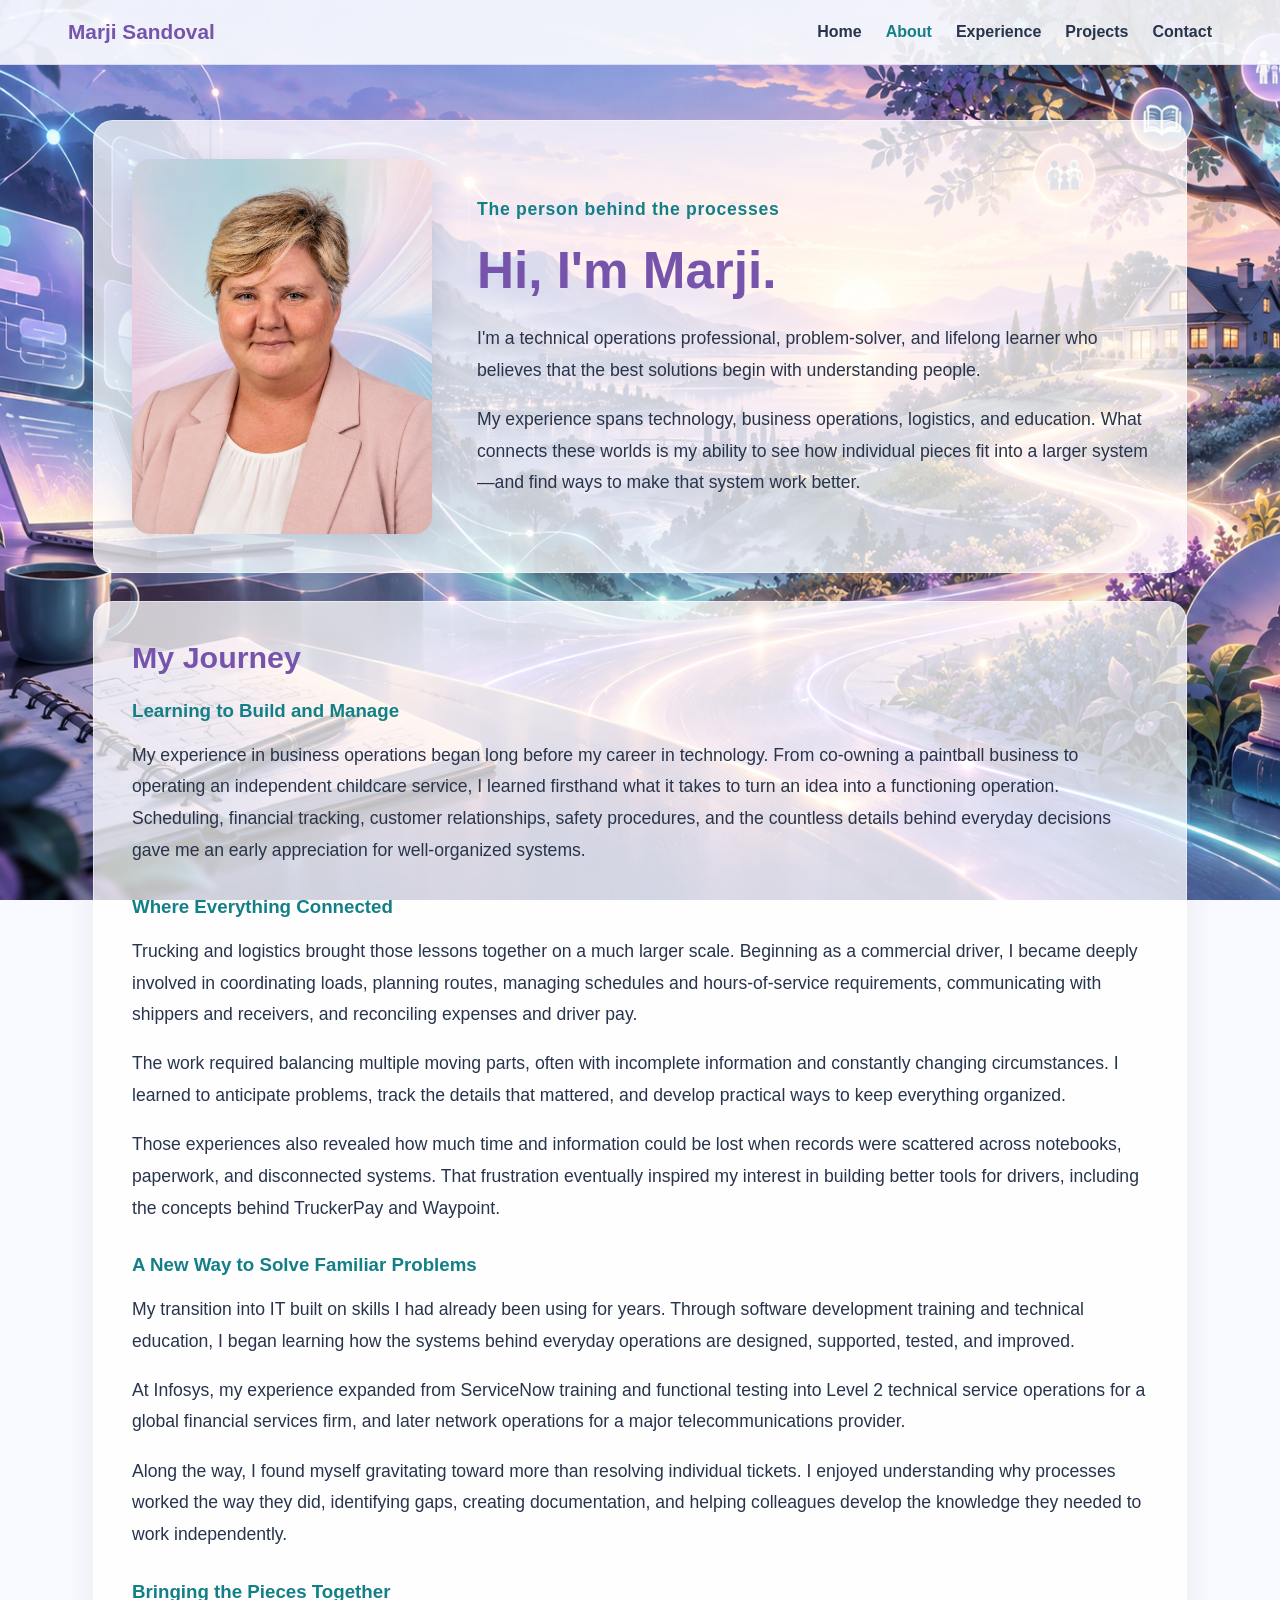
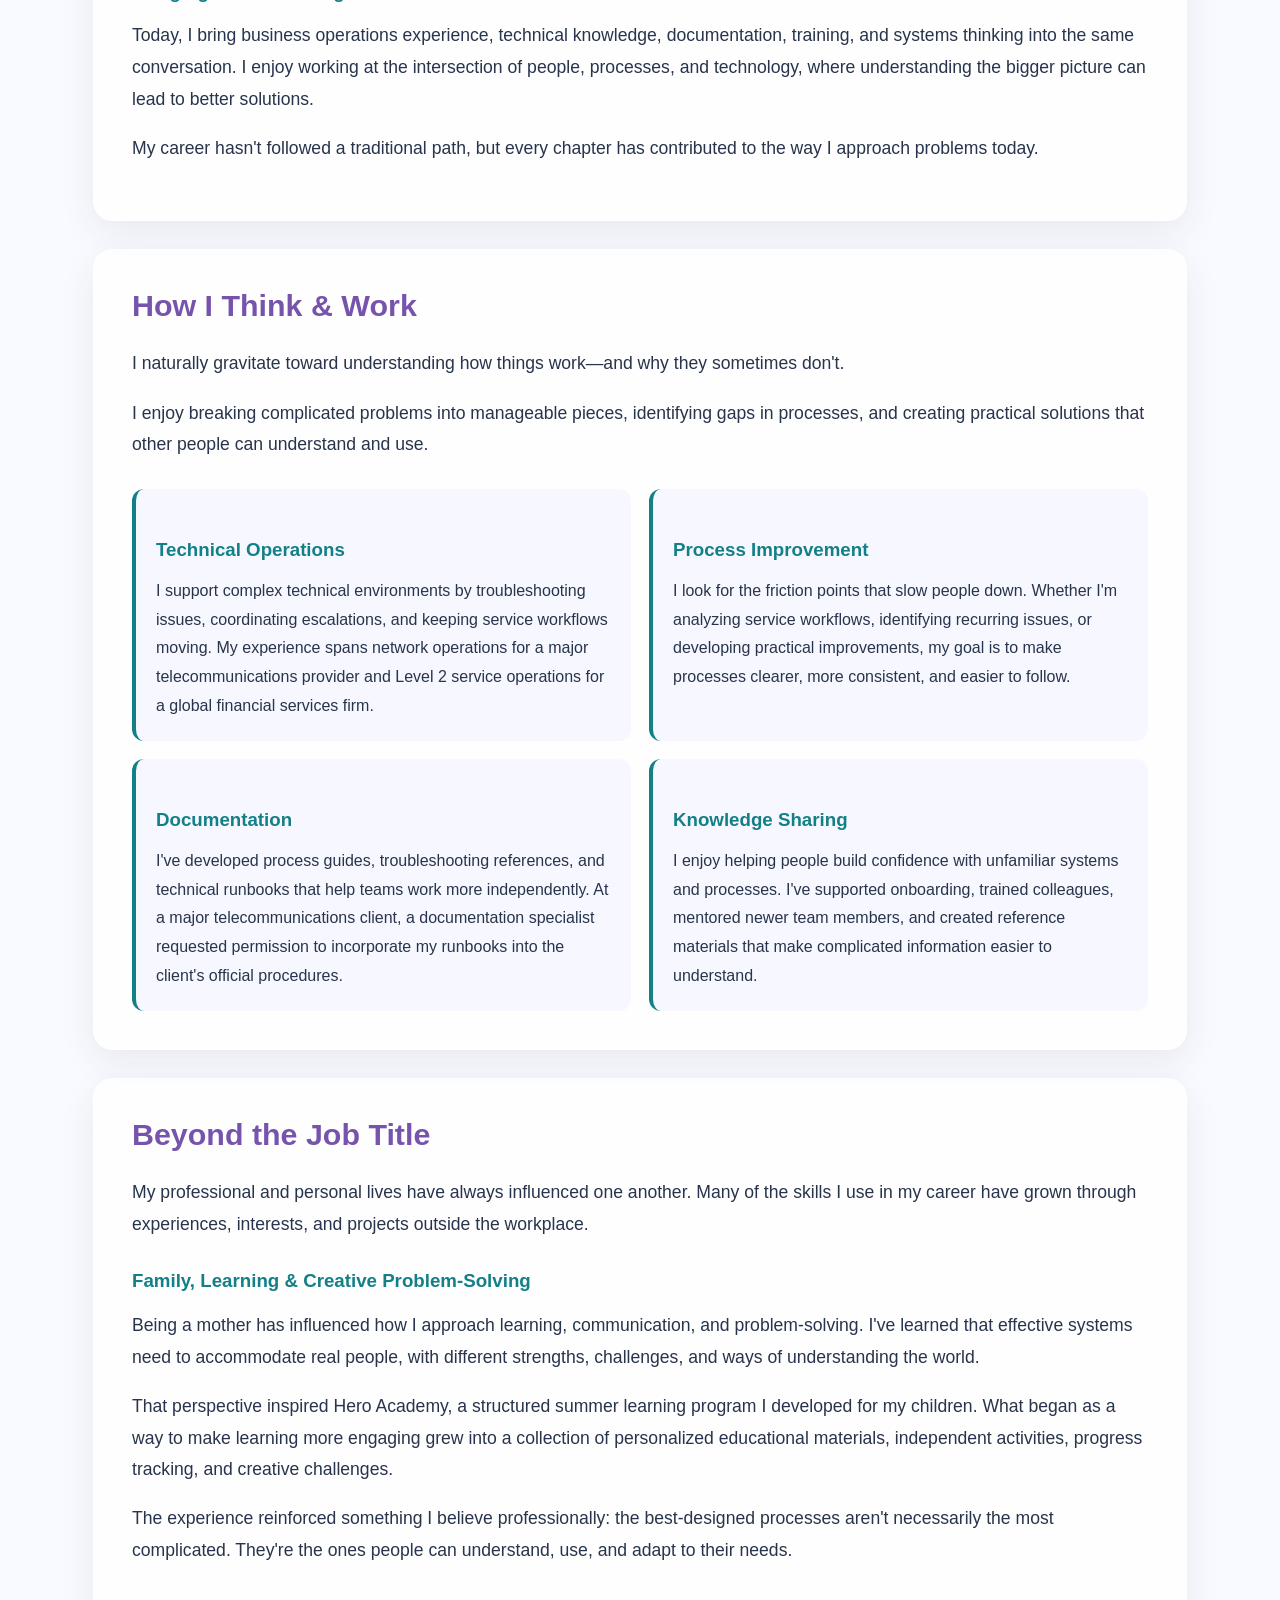
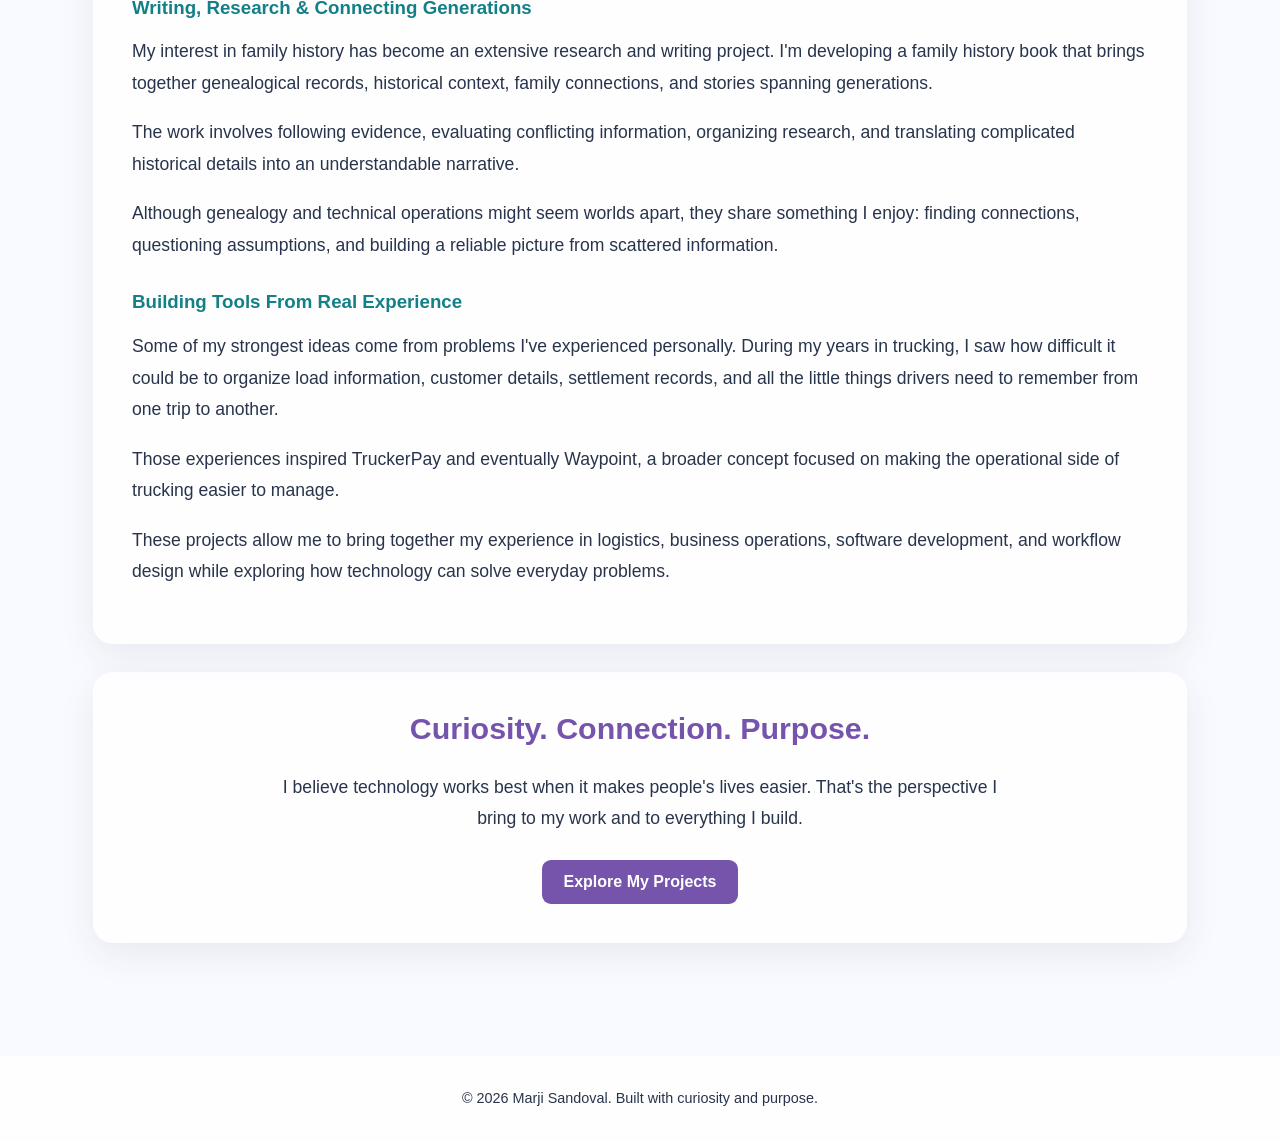
==== about.html @ bb2ebc14 "Build About page with career journey and personal projects  Copy" ====
<!DOCTYPE html>
<html lang="en">
<head>
    <meta charset="UTF-8">
    <meta name="viewport" content="width=device-width, initial-scale=1.0">
    <meta name="description" content="Learn about Marji Sandoval's professional journey, technical operations experience, and approach to problem-solving.">
    <title>About Me | Marji Sandoval</title>
    <link rel="stylesheet" href="css/style.css">
</head>
<body>

    <header class="site-header">
        <nav class="navigation" aria-label="Main navigation">
            <a class="site-logo" href="index.html">Marji Sandoval</a>

            <div class="nav-links">
                <a href="index.html">Home</a>
                <a class="active" href="about.html" aria-current="page">About</a>
                <a href="experience.html">Experience</a>
                <a href="projects.html">Projects</a>
                <a href="contact.html">Contact</a>
            </div>
        </nav>
    </header>

    <main class="about-page">

        <section class="about-intro glass-panel">
            <div class="about-photo">
                <img src="images/headshot.png"
                     alt="Portrait of Marji Sandoval">
            </div>

            <div class="about-welcome">
                <p class="eyebrow">The person behind the processes</p>
                <h1 class="about-title">Hi, I'm Marji.</h1>

                <p>
                    I'm a technical operations professional, problem-solver,
                    and lifelong learner who believes that the best
                    solutions begin with understanding people.
                </p>

                <p>
                    My experience spans technology, business operations,
                    logistics, and education. What connects these worlds
                    is my ability to see how individual pieces fit into
                    a larger system—and find ways to make that system
                    work better.
                </p>
            </div>
        </section>


        <section class="about-section glass-panel">
            <h2>My Journey</h2>

            <h3>Learning to Build and Manage</h3>
            <p>
                My experience in business operations began long before my
                career in technology. From co-owning a paintball business
                to operating an independent childcare service, I learned
                firsthand what it takes to turn an idea into a functioning
                operation. Scheduling, financial tracking, customer
                relationships, safety procedures, and the countless
                details behind everyday decisions gave me an early
                appreciation for well-organized systems.
            </p>

            <h3>Where Everything Connected</h3>
            <p>
                Trucking and logistics brought those lessons together on
                a much larger scale. Beginning as a commercial driver,
                I became deeply involved in coordinating loads, planning
                routes, managing schedules and hours-of-service requirements,
                communicating with shippers and receivers, and reconciling
                expenses and driver pay.
            </p>

            <p>
                The work required balancing multiple moving parts, often
                with incomplete information and constantly changing
                circumstances. I learned to anticipate problems, track
                the details that mattered, and develop practical ways
                to keep everything organized.
            </p>

            <p>
                Those experiences also revealed how much time and
                information could be lost when records were scattered
                across notebooks, paperwork, and disconnected systems.
                That frustration eventually inspired my interest in
                building better tools for drivers, including the
                concepts behind TruckerPay and Waypoint.
            </p>

            <h3>A New Way to Solve Familiar Problems</h3>
            <p>
                My transition into IT built on skills I had already
                been using for years. Through software development
                training and technical education, I began learning
                how the systems behind everyday operations are designed,
                supported, tested, and improved.
            </p>

            <p>
                At Infosys, my experience expanded from ServiceNow
                training and functional testing into Level 2 technical
                service operations for a global financial services firm,
                and later network operations for a major
                telecommunications provider.
            </p>

            <p>
                Along the way, I found myself gravitating toward more
                than resolving individual tickets. I enjoyed understanding
                why processes worked the way they did, identifying gaps,
                creating documentation, and helping colleagues develop
                the knowledge they needed to work independently.
            </p>

            <h3>Bringing the Pieces Together</h3>
            <p>
                Today, I bring business operations experience, technical
                knowledge, documentation, training, and systems thinking
                into the same conversation. I enjoy working at the
                intersection of people, processes, and technology, where
                understanding the bigger picture can lead to better
                solutions.
            </p>

            <p>
                My career hasn't followed a traditional path, but every
                chapter has contributed to the way I approach
                problems today.
            </p>
        </section>


        <section class="about-section glass-panel">
            <h2>How I Think &amp; Work</h2>

            <p>
                I naturally gravitate toward understanding how things
                work—and why they sometimes don't.
            </p>

            <p>
                I enjoy breaking complicated problems into manageable
                pieces, identifying gaps in processes, and creating
                practical solutions that other people can understand
                and use.
            </p>


            <div class="strength-grid">
                <div class="strength-card">
                    <h3>Technical Operations</h3>
                    <p>
                        I support complex technical environments by troubleshooting
                        issues, coordinating escalations, and keeping service
                        workflows moving. My experience spans network operations
                        for a major telecommunications provider and Level 2
                        service operations for a global financial services firm.
                    </p>
                </div>

                <div class="strength-card">
                    <h3>Process Improvement</h3>
                    <p>
                        I look for the friction points that slow people down.
                        Whether I'm analyzing service workflows, identifying
                        recurring issues, or developing practical improvements,
                        my goal is to make processes clearer, more consistent,
                        and easier to follow.
                    </p>
                </div>

                <div class="strength-card">
                    <h3>Documentation</h3>
                    <p>
                        I've developed process guides, troubleshooting references,
                        and technical runbooks that help teams work more
                        independently. At a major telecommunications client, a documentation specialist
                        requested permission to incorporate my runbooks into the
                        client's official procedures.
                    </p>
                </div>

                <div class="strength-card">
                    <h3>Knowledge Sharing</h3>
                    <p>
                        I enjoy helping people build confidence with unfamiliar
                        systems and processes. I've supported onboarding,
                        trained colleagues, mentored newer team members,
                        and created reference materials that make complicated
                        information easier to understand.
                    </p>
                </div>
            </div>
        </section>


        <section class="about-section glass-panel">
            <h2>Beyond the Job Title</h2>

            <p>
                My professional and personal lives have always influenced
                one another. Many of the skills I use in my career have
                grown through experiences, interests, and projects
                outside the workplace.
            </p>

            <h3>Family, Learning &amp; Creative Problem-Solving</h3>

            <p>
                Being a mother has influenced how I approach learning,
                communication, and problem-solving. I've learned that
                effective systems need to accommodate real people,
                with different strengths, challenges, and ways of
                understanding the world.
            </p>

            <p>
                That perspective inspired Hero Academy, a structured
                summer learning program I developed for my children.
                What began as a way to make learning more engaging
                grew into a collection of personalized educational
                materials, independent activities, progress tracking,
                and creative challenges.
            </p>

            <p>
                The experience reinforced something I believe
                professionally: the best-designed processes aren't
                necessarily the most complicated. They're the ones
                people can understand, use, and adapt to their needs.
            </p>

            <h3>Writing, Research &amp; Connecting Generations</h3>

            <p>
                My interest in family history has become an extensive
                research and writing project. I'm developing a family
                history book that brings together genealogical records,
                historical context, family connections, and stories
                spanning generations.
            </p>

            <p>
                The work involves following evidence, evaluating
                conflicting information, organizing research, and
                translating complicated historical details into
                an understandable narrative.
            </p>

            <p>
                Although genealogy and technical operations might
                seem worlds apart, they share something I enjoy:
                finding connections, questioning assumptions, and
                building a reliable picture from scattered information.
            </p>

            <h3>Building Tools From Real Experience</h3>

            <p>
                Some of my strongest ideas come from problems I've
                experienced personally. During my years in trucking,
                I saw how difficult it could be to organize load
                information, customer details, settlement records,
                and all the little things drivers need to remember
                from one trip to another.
            </p>

            <p>
                Those experiences inspired TruckerPay and eventually
                Waypoint, a broader concept focused on making the
                operational side of trucking easier to manage.
            </p>

            <p>
                These projects allow me to bring together my
                experience in logistics, business operations,
                software development, and workflow design while
                exploring how technology can solve everyday problems.
            </p>
        </section>


        <section class="about-closing glass-panel">
            <h2>Curiosity. Connection. Purpose.</h2>
            <p>
                I believe technology works best when it makes people's
                lives easier. That's the perspective I bring to my
                work and to everything I build.
            </p>
            <a class="button button-primary" href="projects.html">
                Explore My Projects
            </a>
        </section>

    </main>

    <footer class="site-footer">
        <p>&copy; 2026 Marji Sandoval. Built with curiosity and purpose.</p>
    </footer>

</body>
</html>
---- css/style.css ----
:root {
    --purple: #7654ac;
    --teal: #137f87;
    --blue: #386da5;
    --ink: #28344b;
    --light: #f9faff;
}

* {
    box-sizing: border-box;
}

body {
    margin: 0;
    min-height: 100vh;
    font-family: "Segoe UI", Arial, sans-serif;
    color: var(--ink);
    background-color: var(--light);
    background-image: url("../images/background.png");
    background-position: center center;
    background-size: cover;
    background-repeat: no-repeat;
    background-attachment: fixed;
}

.site-header {
    background: rgba(255, 255, 255, 0.88);
    border-bottom: 1px solid rgba(118, 84, 172, 0.15);
}

.navigation {
    max-width: 1200px;
    margin: auto;
    padding: 20px 28px;
    display: flex;
    align-items: center;
    justify-content: space-between;
    gap: 20px;
    flex-wrap: wrap;
}

.site-logo {
    font-size: 1.3rem;
    font-weight: 700;
    color: var(--purple);
    text-decoration: none;
}

.nav-links {
    display: flex;
    gap: 24px;
    flex-wrap: wrap;
}

    .nav-links a {
        color: var(--ink);
        font-weight: 600;
        text-decoration: none;
    }

        .nav-links a:hover,
        .nav-links a.active {
            color: var(--teal);
        }

.hero {
    max-width: 1200px;
    margin: auto;
    min-height: 75vh;
    padding: 100px 28px;
    display: flex;
    align-items: center;
}

.hero-content {
    max-width: 680px;
    padding: 36px;
    border-radius: 20px;
    background: rgba(255, 255, 255, 0.55);
    box-shadow: 0 12px 40px rgba(56, 70, 110, 0.08);
}

.eyebrow {
    color: var(--teal);
    font-weight: 700;
    letter-spacing: 0.04em;
}

h1 {
    color: var(--purple);
    font-size: clamp(2.5rem, 4.2vw, 3.75rem);
    line-height: 1.1;
    margin: 22px 0;
}

.hero-description {
    font-size: 1.2rem;
    line-height: 1.7;
}

.hero-actions {
    display: flex;
    flex-wrap: wrap;
    gap: 15px;
    margin-top: 28px;
}

.button {
    display: inline-block;
    padding: 13px 22px;
    border-radius: 9px;
    font-weight: 700;
    text-decoration: none;
}

.button-primary {
    color: white;
    background: var(--purple);
}

.button-secondary {
    color: var(--teal);
    background: white;
    border: 2px solid var(--teal);
}

.button:hover {
    filter: brightness(0.94);
}

.site-footer {
    padding: 20px;
    text-align: center;
    background: rgba(255, 255, 255, 0.88);
    font-size: 0.9rem;
}

@media (max-width: 650px) {
    .navigation {
        justify-content: center;
    }

    .nav-links {
        justify-content: center;
        gap: 12px 20px;
    }

    .hero {
        padding: 50px 18px;
    }

    .hero-content {
        padding: 24px;
    }

    body {
        background-attachment: scroll;
    }
}

/* =========================
   ABOUT PAGE
   ========================= */

.about-page {
    max-width: 1150px;
    margin: 0 auto;
    padding: 55px 28px 85px;
}

.glass-panel {
    background: rgba(255, 255, 255, 0.75);
    border: 1px solid rgba(255, 255, 255, 0.45);
    border-radius: 20px;
    padding: 38px;
    margin-bottom: 28px;
    box-shadow: 0 12px 35px rgba(40, 52, 75, 0.08);
}

.about-intro {
    display: grid;
    grid-template-columns: 300px 1fr;
    align-items: center;
    gap: 45px;
}

.about-photo img {
    width: 100%;
    height: auto;
    display: block;
    border-radius: 18px;
    box-shadow: 0 8px 25px rgba(60, 70, 110, 0.15);
}

.about-title {
    font-size: clamp(2.4rem, 4vw, 3.5rem);
    margin: 16px 0 24px;
}

.about-page h2 {
    color: var(--purple);
    font-size: 1.9rem;
    margin-top: 0;
}

.about-page h3 {
    color: var(--teal);
}

.about-page p {
    font-size: 1.1rem;
    line-height: 1.8;
}

.strength-grid {
    display: grid;
    grid-template-columns: repeat(2, 1fr);
    gap: 18px;
    margin-top: 28px;
}

.strength-card {
    background: rgba(245, 246, 255, 0.78);
    border-left: 4px solid var(--teal);
    padding: 20px;
    border-radius: 12px;
}

    .strength-card h3 {
        margin-top: 0;
    }

    .strength-card p {
        margin-bottom: 0;
        font-size: 1rem;
    }

.about-closing {
    text-align: center;
}

    .about-closing p {
        max-width: 750px;
        margin: 0 auto 25px;
    }

@media (max-width: 750px) {
    .about-page {
        padding: 30px 16px;
    }

    .glass-panel {
        padding: 24px;
    }

    .about-intro {
        grid-template-columns: 1fr;
        gap: 24px;
    }

    .about-photo {
        max-width: 280px;
        margin: 0 auto;
    }

    .strength-grid {
        grid-template-columns: 1fr;
    }
}
/* Spacing between My Journey sections */
.about-section h3 {
    margin-top: 30px;
    margin-bottom: 12px;
}

.about-section h2 + h3 {
    margin-top: 12px;
}
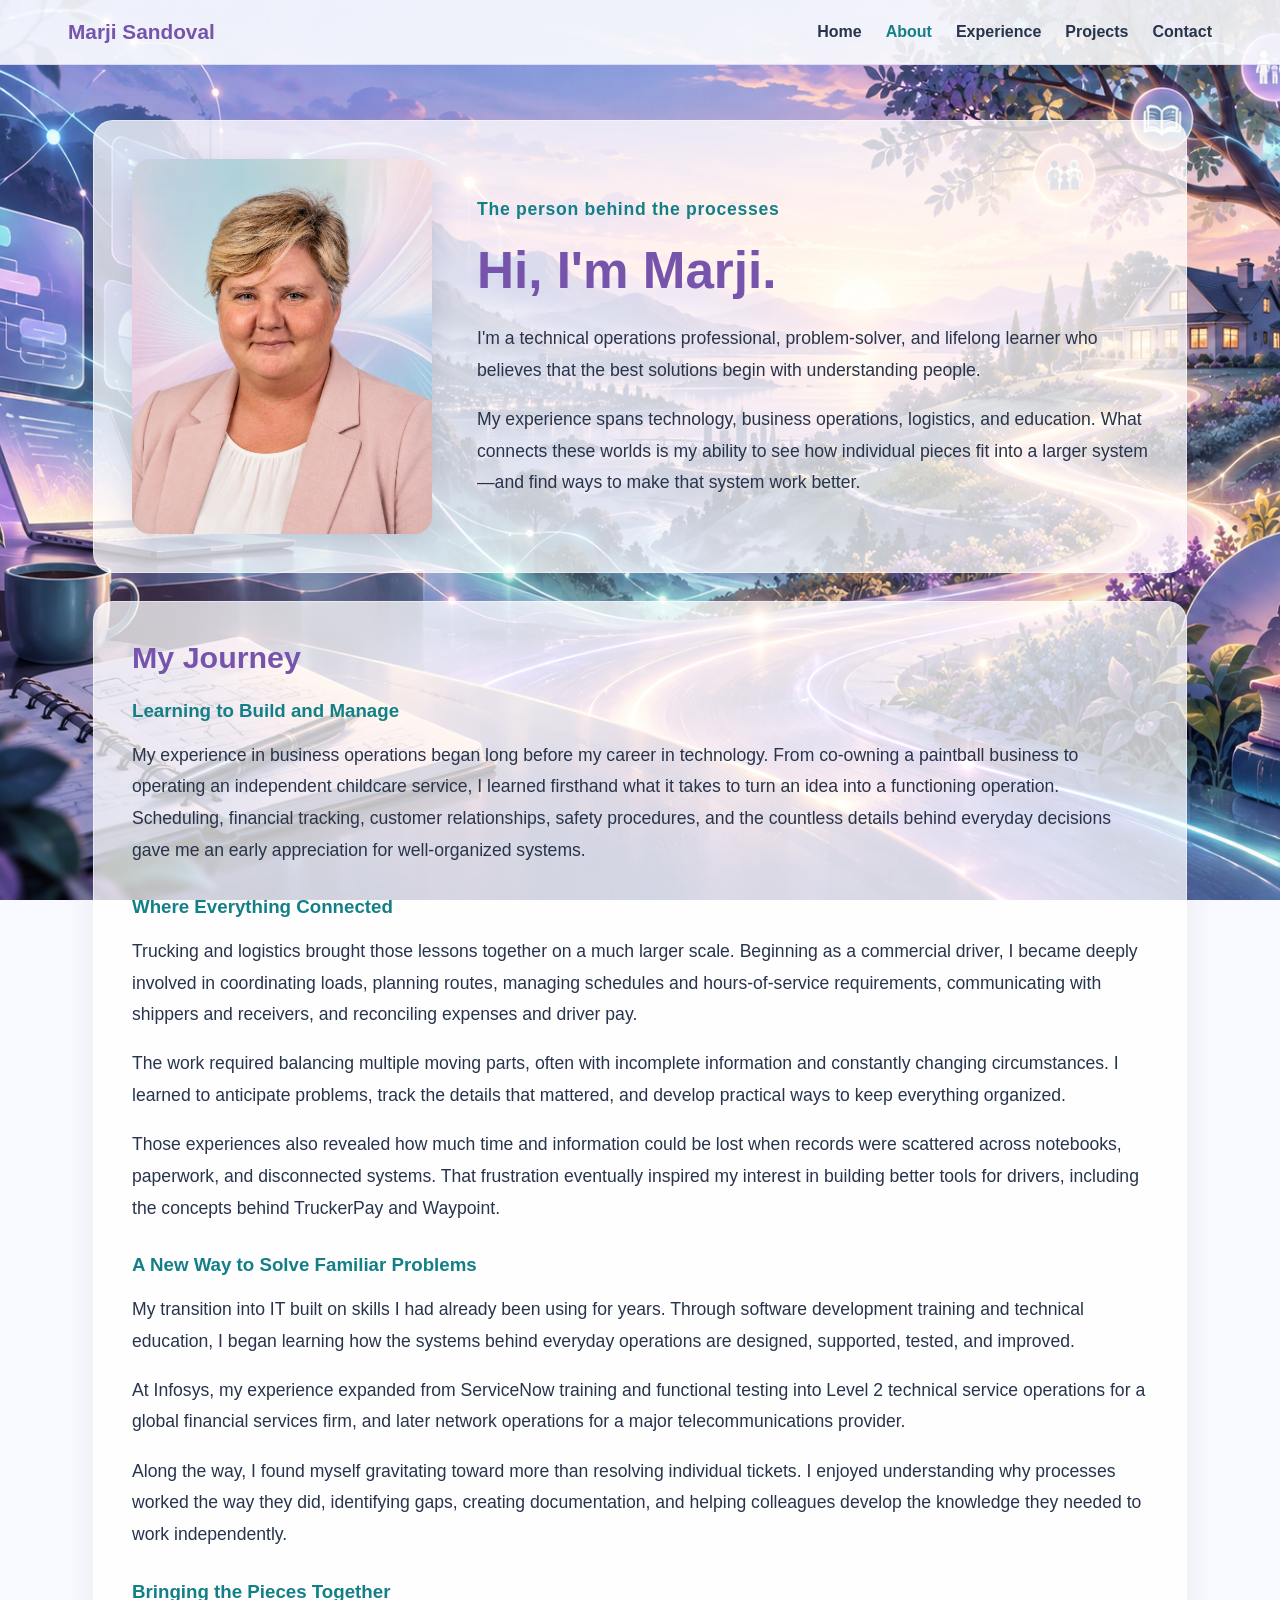
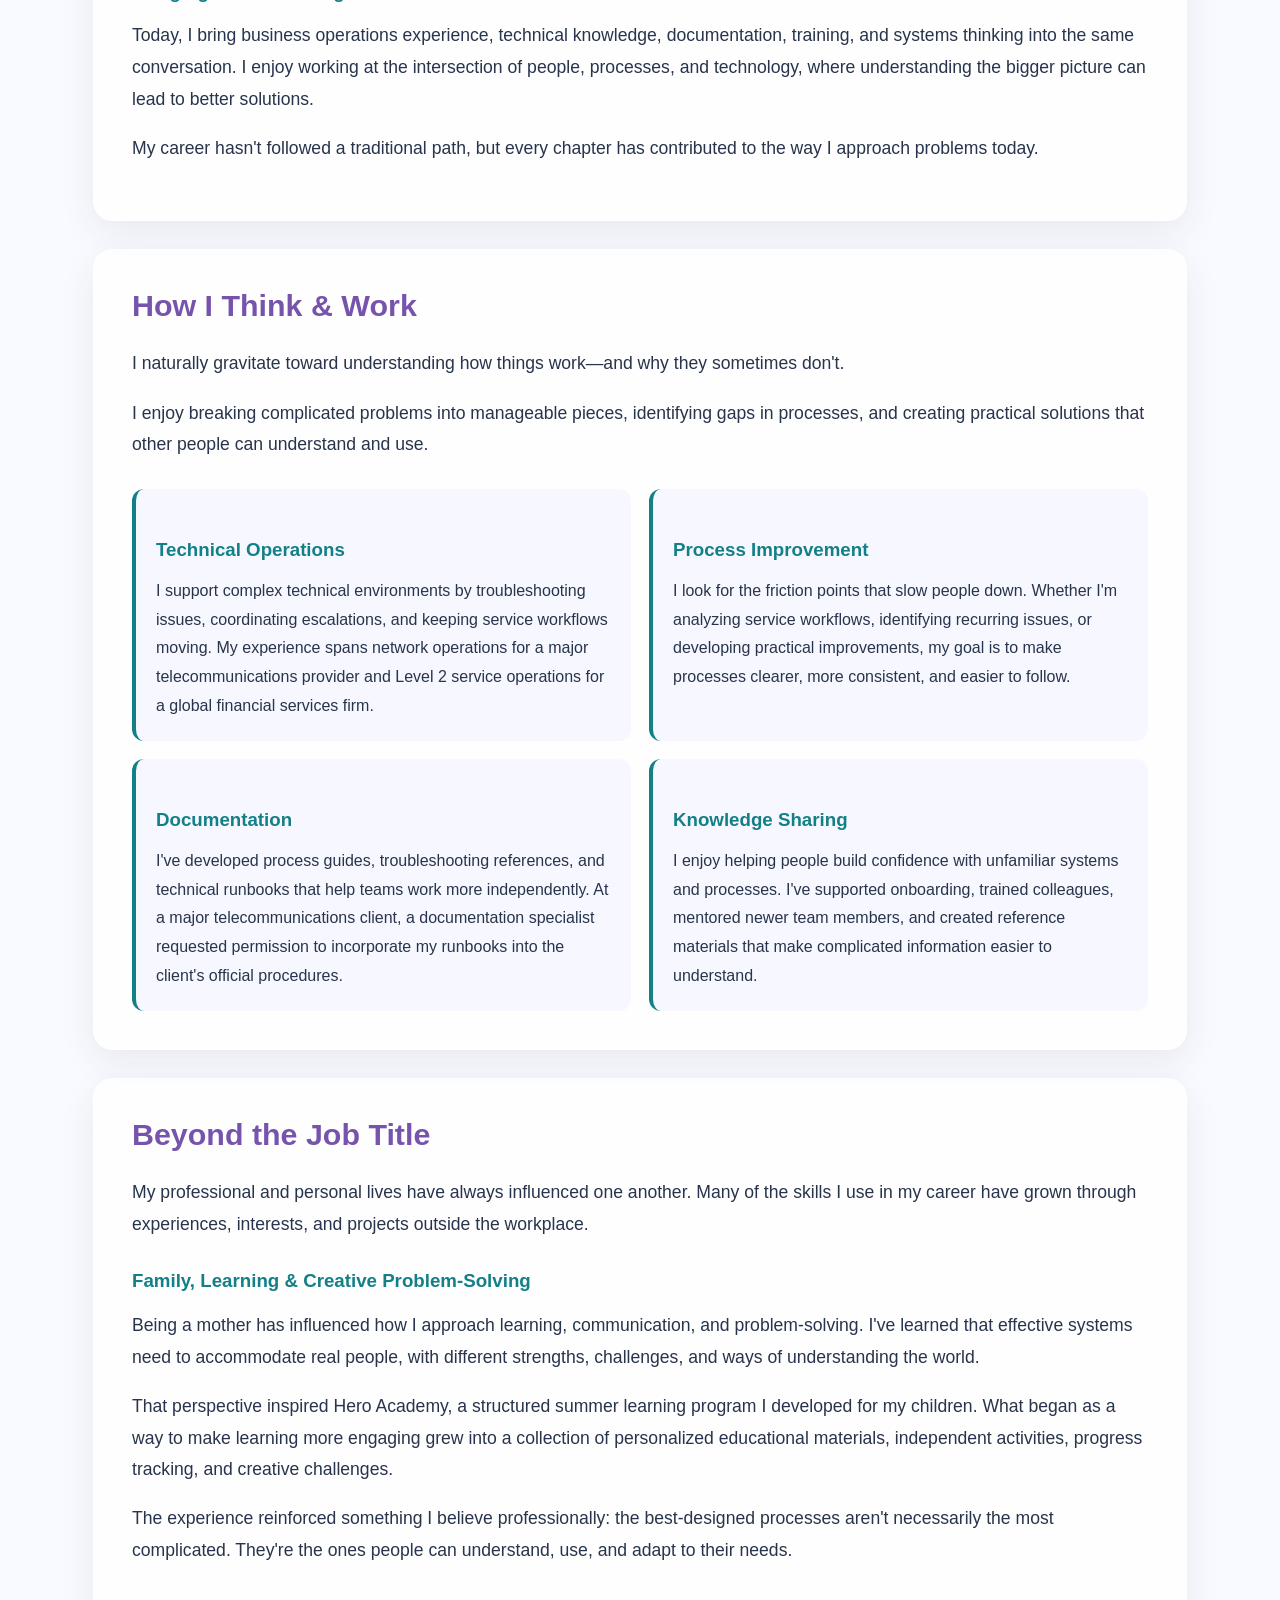
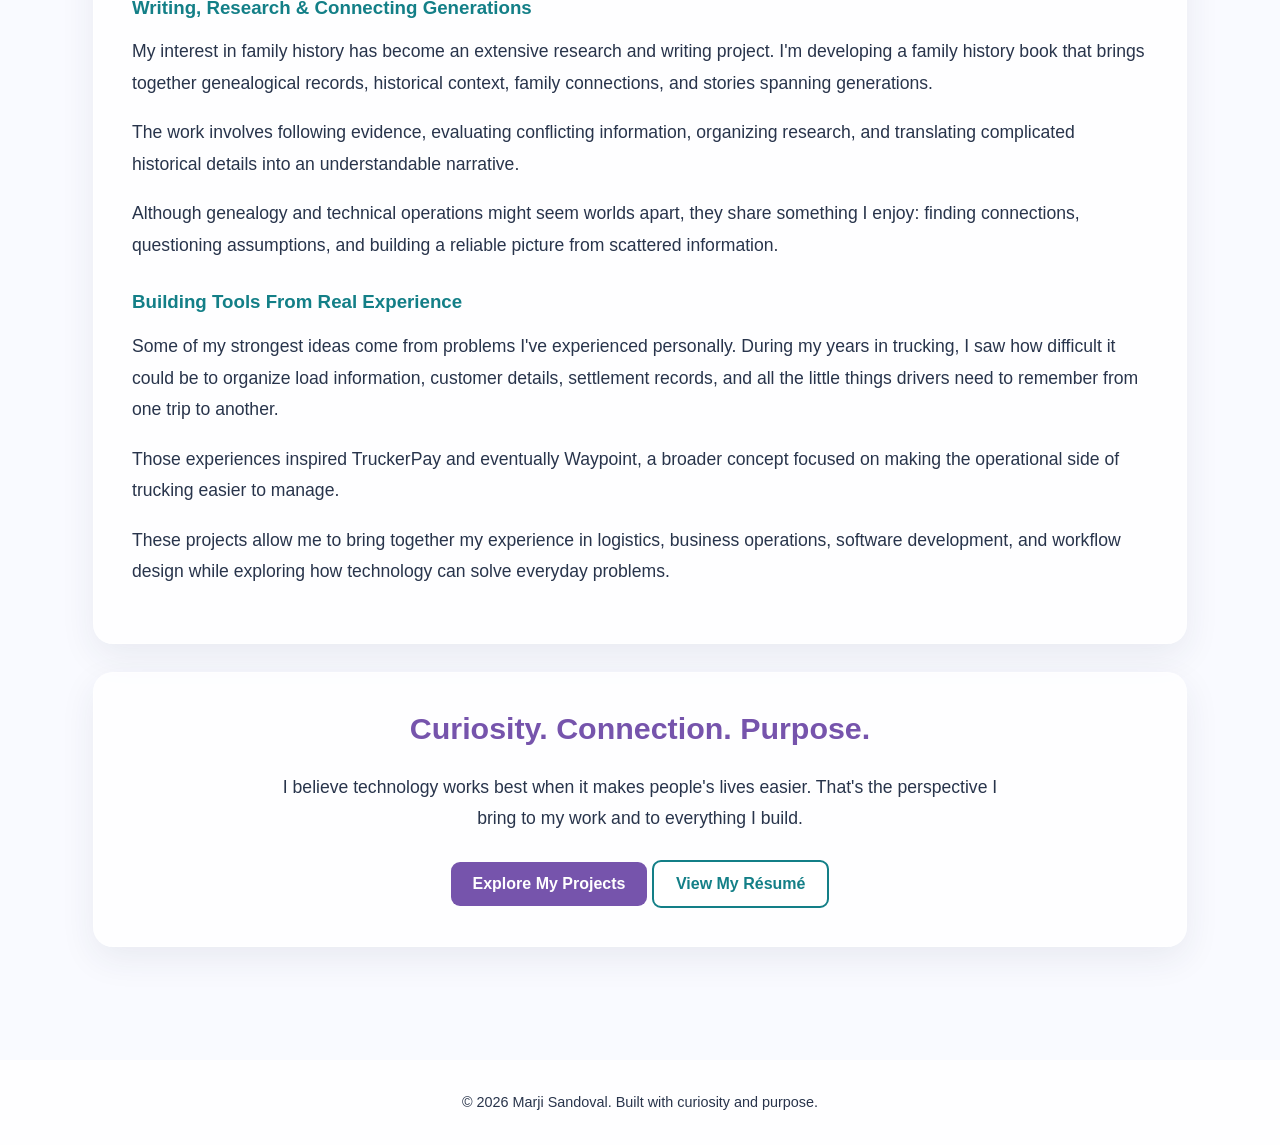
==== commit 242c1101: "Add resume and finalize portfolio contact page" ====
--- a/about.html
+++ b/about.html
@@ -288,6 +288,7 @@
         </section>
 
 
+
         <section class="about-closing glass-panel">
             <h2>Curiosity. Connection. Purpose.</h2>
             <p>
@@ -295,10 +296,19 @@
                 lives easier. That's the perspective I bring to my
                 work and to everything I build.
             </p>
+
             <a class="button button-primary" href="projects.html">
                 Explore My Projects
             </a>
-        </section>
+
+            <a class="button button-secondary"
+               href="documents/Marji_Sandoval_Resume.pdf"
+               target="_blank"
+               rel="noopener noreferrer">
+                View My Résumé
+            </a>
+        </section>
+
 
     </main>
 
--- a/css/style.css
+++ b/css/style.css
@@ -276,4 +276,513 @@
 
 .about-section h2 + h3 {
     margin-top: 12px;
-}+}
+
+/* =========================
+   EXPERIENCE PAGE
+   ========================= */
+
+.experience-page {
+    max-width: 1150px;
+    margin: 0 auto;
+    padding: 55px 28px 85px;
+}
+
+    .experience-page h2 {
+        color: var(--purple);
+        font-size: 1.9rem;
+        margin-top: 0;
+    }
+
+.experience-title {
+    font-size: clamp(2.3rem, 4vw, 3.5rem);
+}
+
+.experience-page p,
+.experience-page li {
+    font-size: 1.08rem;
+    line-height: 1.8;
+}
+
+.timeline {
+    position: relative;
+    margin: 30px 0 10px 12px;
+    padding-left: 28px;
+    border-left: 3px solid rgba(19, 127, 135, 0.5);
+}
+
+.timeline-item {
+    position: relative;
+    padding: 0 0 35px;
+}
+
+    .timeline-item:last-child {
+        padding-bottom: 0;
+    }
+
+    .timeline-item::before {
+        content: "";
+        position: absolute;
+        left: -38px;
+        top: 8px;
+        width: 15px;
+        height: 15px;
+        border-radius: 50%;
+        background: var(--purple);
+        border: 3px solid white;
+        box-shadow: 0 0 0 2px var(--purple);
+    }
+
+.experience-date {
+    color: var(--teal);
+    font-weight: 700;
+    margin-bottom: 6px;
+}
+
+.timeline-item h3 {
+    color: var(--purple);
+    font-size: 1.45rem;
+    margin: 0 0 4px;
+}
+
+.experience-company {
+    font-weight: 600;
+    margin: 0 0 15px;
+}
+
+.timeline-item ul {
+    padding-left: 22px;
+}
+
+.timeline-item li {
+    margin-bottom: 10px;
+}
+
+.experience-note {
+    font-size: 0.9rem !important;
+    color: #4c5870;
+    border-top: 1px solid rgba(118, 84, 172, 0.2);
+    padding-top: 15px;
+}
+
+.credential-grid {
+    display: grid;
+    grid-template-columns: repeat(2, 1fr);
+    gap: 18px;
+}
+
+.credential-card {
+    background: rgba(245, 246, 255, 0.82);
+    border-left: 4px solid var(--teal);
+    border-radius: 12px;
+    padding: 20px;
+}
+
+    .credential-card h3 {
+        color: var(--teal);
+        margin-top: 0;
+    }
+
+    .credential-card p {
+        margin-bottom: 0;
+    }
+
+.experience-closing {
+    text-align: center;
+}
+
+    .experience-closing p {
+        max-width: 750px;
+        margin: 0 auto 25px;
+    }
+
+@media (max-width: 750px) {
+    .experience-page {
+        padding: 30px 16px;
+    }
+
+    .credential-grid {
+        grid-template-columns: 1fr;
+    }
+}
+
+/* Education section headings */
+.credential-heading {
+    color: var(--purple);
+    font-size: 1.4rem;
+    margin: 34px 0 18px;
+}
+
+.experience-page .credential-heading:first-of-type {
+    margin-top: 12px;
+}
+
+.credential-grid {
+    margin-bottom: 12px;
+}
+
+
+/* Expandable career timeline */
+
+/*.career-details summary {
+    cursor: pointer;
+    list-style: none;
+    padding: 8px 35px 12px 0;
+    position: relative;
+}
+
+    .career-details summary::-webkit-details-marker {
+        display: none;
+    }
+
+    .career-details summary::after {
+        content: "+";
+        position: absolute;
+        right: 5px;
+        top: 14px;
+        font-size: 1.7rem;
+        font-weight: bold;
+        color: var(--teal);
+    }
+
+.career-details[open] summary::after {
+    content: "−";
+}
+
+.career-details summary:hover .career-job-title {
+    color: var(--teal);
+}
+
+.career-details summary:focus-visible {
+    outline: 2px solid var(--teal);
+    outline-offset: 4px;
+    border-radius: 5px;
+}
+
+.career-details .experience-date {
+    display: block;
+    margin: 0 0 6px;
+}
+
+.career-job-title {
+    display: block;
+    color: var(--purple);
+    font-size: 1.45rem;
+    font-weight: 700;
+    margin-bottom: 4px;
+}
+
+.career-company {
+    display: block;
+    color: var(--ink);
+    font-weight: 600;
+    margin-bottom: 8px;
+}
+
+.career-description {
+    padding-top: 5px;
+}*/
+
+/* Expandable timeline - basic styling test */
+
+.career-details summary {
+    cursor: pointer;
+}
+
+.career-details .experience-date {
+    display: block;
+    color: var(--teal);
+    font-weight: 700;
+    margin-bottom: 6px;
+}
+
+.career-job-title {
+    display: block;
+    color: var(--purple);
+    font-size: 1.45rem;
+    font-weight: 700;
+    margin-bottom: 4px;
+}
+
+.career-company {
+    display: block;
+    color: var(--ink);
+    font-weight: 600;
+    margin-bottom: 8px;
+}
+
+/* Expand and collapse indicators */
+
+.career-details summary {
+    position: relative;
+    padding-right: 35px;
+}
+
+    .career-details summary::after {
+        content: "+";
+        position: absolute;
+        right: 5px;
+        top: 12px;
+        font-size: 1.7rem;
+        font-weight: bold;
+        color: var(--teal);
+    }
+
+.career-details[open] summary::after {
+    content: "−";
+}
+/* Hide the browser's default expand/collapse arrow */
+.career-details summary {
+    list-style: none;
+}
+
+    .career-details summary::-webkit-details-marker {
+        display: none;
+    }
+
+/* =========================
+   PROJECTS PAGE
+   ========================= */
+
+.projects-page {
+    max-width: 1150px;
+    margin: 0 auto;
+    padding: 55px 28px 85px;
+}
+
+.projects-title {
+    font-size: clamp(2.3rem, 4vw, 3.5rem);
+}
+
+.projects-intro p,
+.projects-closing p {
+    font-size: 1.1rem;
+    line-height: 1.8;
+}
+
+.projects-grid {
+    display: grid;
+    grid-template-columns: repeat(2, minmax(0, 1fr));
+    gap: 24px;
+    align-items: start;
+    margin-bottom: 28px;
+}
+
+.project-card {
+    background: rgba(255, 255, 255, 0.82);
+    border: 1px solid rgba(255, 255, 255, 0.6);
+    border-top: 5px solid var(--teal);
+    border-radius: 20px;
+    padding: 30px;
+    box-shadow: 0 12px 35px rgba(40, 52, 75, 0.09);
+}
+
+.project-top {
+    display: flex;
+    flex-wrap: wrap;
+    justify-content: space-between;
+    align-items: center;
+    gap: 10px;
+}
+
+.project-category {
+    color: var(--teal);
+    font-size: 0.84rem;
+    font-weight: 700;
+}
+
+.project-status {
+    background: #ede6fa;
+    color: #65469c;
+    border-radius: 30px;
+    padding: 6px 12px;
+    font-size: 0.78rem;
+    font-weight: 700;
+}
+
+.project-symbol {
+    display: grid;
+    place-items: center;
+    width: 58px;
+    height: 58px;
+    margin-top: 25px;
+    border-radius: 16px;
+    background: #ebe4fb;
+    color: var(--purple);
+    font-size: 1.8rem;
+    font-weight: 700;
+}
+
+.project-card h2 {
+    color: var(--purple);
+    font-size: 1.8rem;
+    margin: 18px 0 12px;
+}
+
+.project-card p {
+    line-height: 1.7;
+    font-size: 1.04rem;
+}
+
+.project-skills {
+    color: var(--teal);
+    font-size: 0.92rem !important;
+    font-weight: 600;
+}
+
+.project-details {
+    border-top: 1px solid rgba(118, 84, 172, 0.2);
+    margin-top: 22px;
+    padding-top: 15px;
+}
+
+    .project-details summary {
+        color: var(--purple);
+        cursor: pointer;
+        font-weight: 700;
+        padding: 8px 0;
+    }
+
+        .project-details summary:focus-visible {
+            outline: 2px solid var(--teal);
+            outline-offset: 4px;
+        }
+
+    .project-details h3 {
+        color: var(--teal);
+        font-size: 1.1rem;
+        margin: 22px 0 8px;
+    }
+
+    .project-details p {
+        margin-top: 0;
+    }
+
+.projects-closing {
+    text-align: center;
+}
+
+    .projects-closing h2 {
+        color: var(--purple);
+    }
+
+@media (max-width: 750px) {
+    .projects-page {
+        padding: 30px 16px;
+    }
+
+    .projects-grid {
+        grid-template-columns: 1fr;
+    }
+
+    .project-card {
+        padding: 24px;
+    }
+}
+
+.project-image {
+    display: block;
+    width: 100%;
+    max-width: 260px;
+    height: auto;
+    margin: 1rem auto 1.5rem;
+    border-radius: 18px;
+}
+.truckerpay-image {
+    max-width: 400px;
+}
+
+.hero-academy-image {
+    max-width: 400px;
+}
+
+.family-history-image {
+    max-width: 400px;
+}
+
+/* CONTACT PAGE */
+
+.contact-page {
+    min-height: 75vh;
+    display: flex;
+    justify-content: center;
+    align-items: center;
+    padding: 60px 24px;
+}
+
+.contact-panel {
+    width: 100%;
+    max-width: 780px;
+    padding: 55px 50px;
+    background: rgba(255, 255, 255, 0.82);
+    border: 1px solid rgba(255, 255, 255, 0.65);
+    border-top: 5px solid var(--teal);
+    border-radius: 24px;
+    box-shadow: 0 12px 35px rgba(25, 35, 70, 0.12);
+}
+
+    .contact-panel h1 {
+        color: var(--purple);
+        font-size: clamp(2.4rem, 4vw, 3.5rem);
+        margin-bottom: 25px;
+    }
+
+    .contact-panel p {
+        color: var(--ink);
+        font-size: 1.08rem;
+        line-height: 1.8;
+        margin-bottom: 20px;
+    }
+
+    .contact-panel .contact-intro {
+        font-size: 1.2rem;
+        font-weight: 600;
+    }
+
+.contact-links {
+    display: flex;
+    flex-wrap: wrap;
+    gap: 16px;
+    margin-top: 35px;
+}
+
+.contact-link {
+    display: inline-block;
+    padding: 14px 26px;
+    background: var(--purple);
+    color: white;
+    text-decoration: none;
+    font-weight: 700;
+    border-radius: 30px;
+    transition: transform 0.2s, background 0.2s;
+}
+
+    .contact-link:hover {
+        background: var(--teal);
+        color: white;
+        transform: translateY(-3px);
+    }
+
+@media (max-width: 600px) {
+    .contact-panel {
+        padding: 35px 25px;
+    }
+
+    .contact-links {
+        flex-direction: column;
+    }
+
+    .contact-link {
+        text-align: center;
+    }
+}
+
+.contact-location {
+    display: flex;
+    flex-wrap: wrap;
+    gap: 12px 25px;
+    margin-top: 30px;
+    color: var(--teal);
+    font-size: 0.95rem;
+    font-weight: 600;
+}
